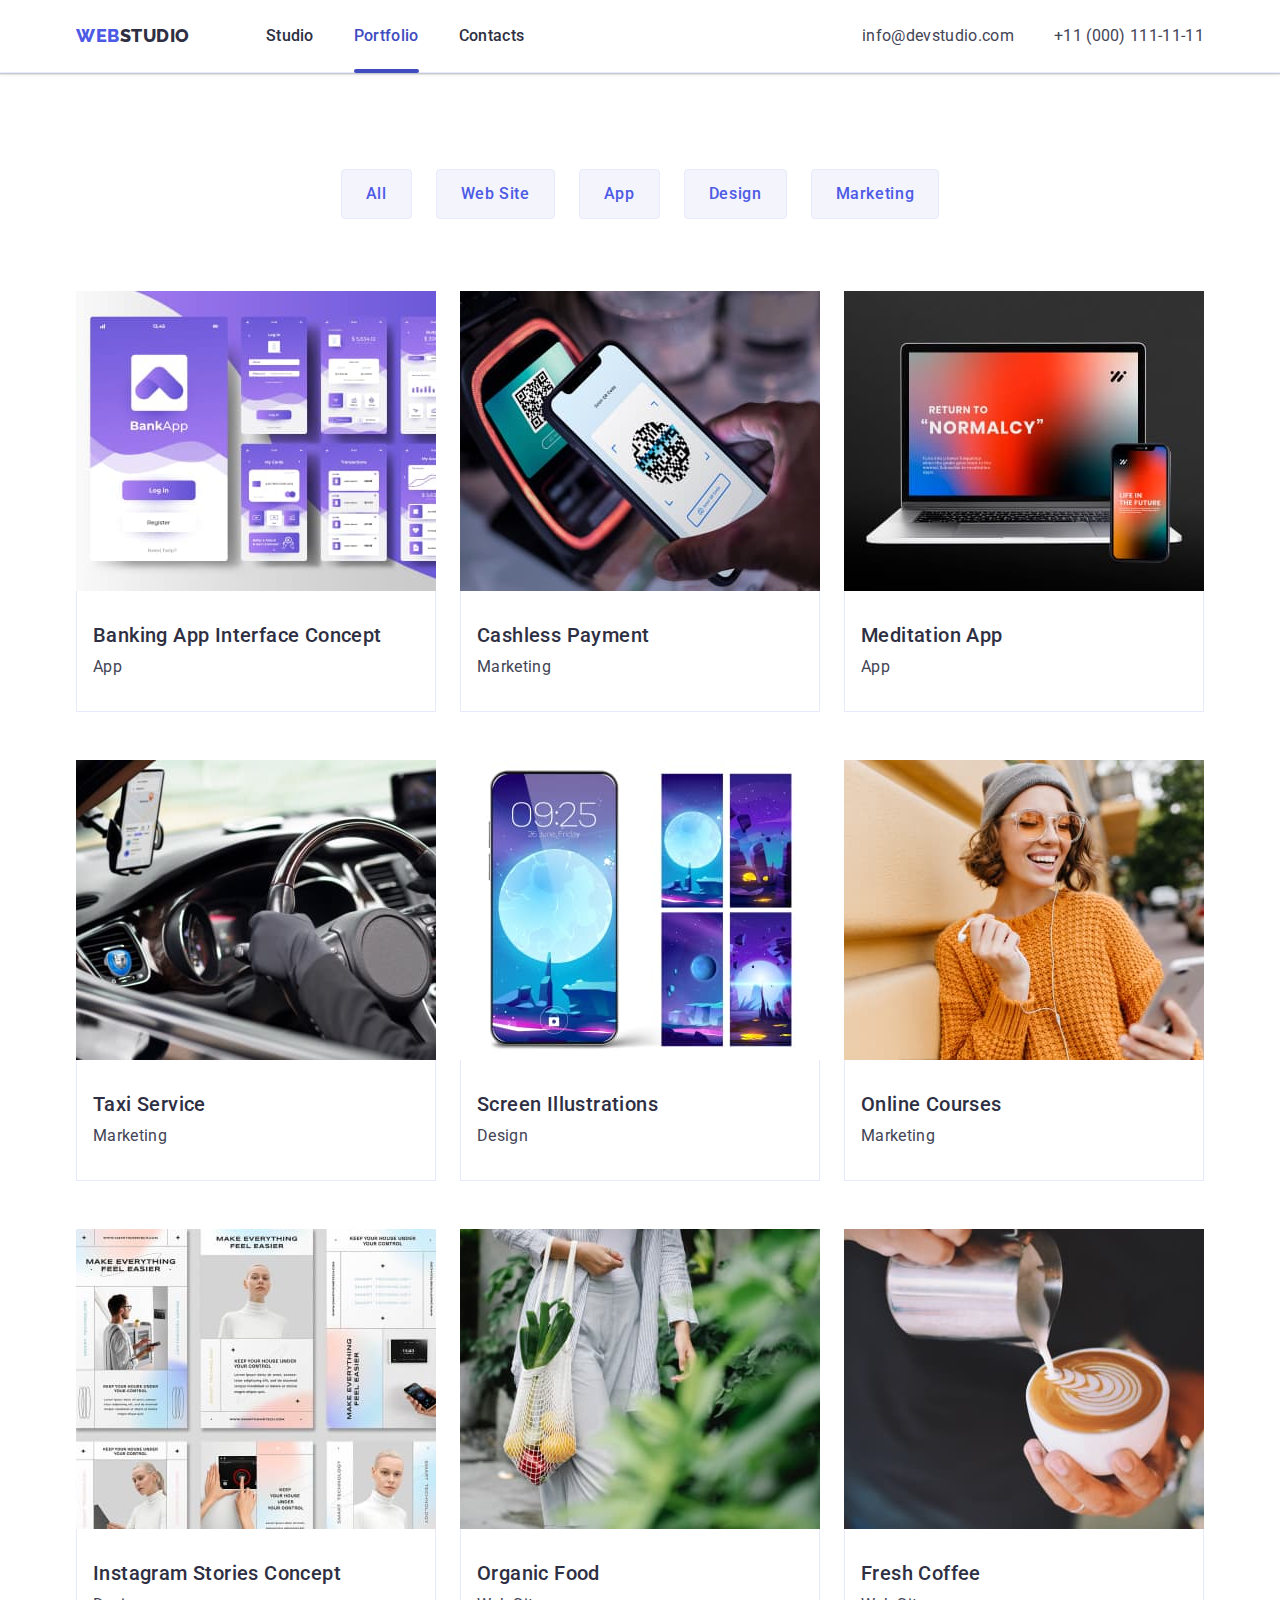
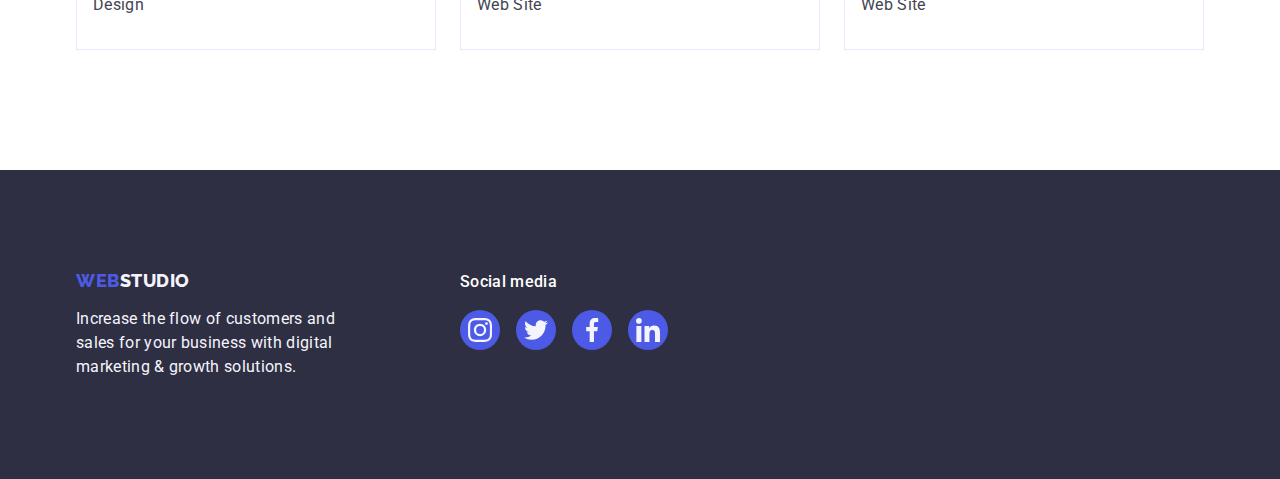
==== portfolio.html @ ec424d42 "Initial commit" ====
<!DOCTYPE html>
<html lang="en">
	<head>
		<meta charset="UTF-8" />
		<meta
			http-equiv="X-UA-Compatible"
			content="IE=edge" />
		<meta
			name="viewport"
			content="width=device-width, initial-scale=1.0" />
		<link
			rel="preconnect"
			href="https://fonts.googleapis.com" />
		<link
			rel="preconnect"
			href="https://fonts.gstatic.com"
			crossorigin />
		<link
			href="https://fonts.googleapis.com/css2?family=Raleway:wght@800&family=Roboto:wght@400;500;700;900&display=swap"
			rel="stylesheet" />
		<link
			rel="stylesheet"
			href="https://cdnjs.cloudflare.com/ajax/libs/modern-normalize/2.0.0/modern-normalize.min.css" />
		<link
			rel="stylesheet"
			href="./css/styles.css" />
		<title>Portfolio</title>
	</head>
	<body>
		<header class="header">
			<div class="container">
				<nav class="nav">
					<a
						href="./index.html"
						class="logo link header__link"
						>Web<span class="logo__end">Studio</span></a
					>
					<ul class="menu list">
						<li>
							<a
								class="link header__link"
								href="./index.html"
								>Studio</a
							>
						</li>
						<li>
							<a
								class="link header__link active__link"
								href="./portfolio.html"
								>Portfolio</a
							>
						</li>
						<li>
							<a
								class="link header__link"
								href=""
								>Contacts</a
							>
						</li>
					</ul>
				</nav>
				<address class="contacts">
					<ul class="list">
						<li>
							<a
								class="link header__link"
								href="mailto:info@devstudio.com"
								>info@devstudio.com</a
							>
						</li>
						<li>
							<a
								class="link header__link"
								href="tel:+110001111111"
								>+11 (000) 111-11-11</a
							>
						</li>
					</ul>
				</address>
			</div>
		</header>
		<main>
			<section class="portfolio">
				<div class="container">
					<h1 class="visually-hidden">Projects</h1>
					<ul class="list portfolio__nav">
						<li>
							<button
								class="btn portfolio__btn"
								type="button">
								All
							</button>
						</li>
						<li>
							<button
								class="btn portfolio__btn"
								type="button">
								Web Site
							</button>
						</li>
						<li>
							<button
								class="btn portfolio__btn"
								type="button">
								App
							</button>
						</li>
						<li>
							<button
								class="btn portfolio__btn"
								type="button">
								Design
							</button>
						</li>
						<li>
							<button
								class="btn portfolio__btn"
								type="button">
								Marketing
							</button>
						</li>
					</ul>
					<ul class="list portfolio__list">
						<li class="portfolio__projects">
							<a
								href=""
								class="link portfolio__link">
								<div class="portfolio__thumb">
									<img
										width="360"
										src="./images/banking.jpg"
										alt="Banking App Logo" />
									<p class="portfolio__overlay">
										14 Stylish and User-Friendly App Design
										Concepts · Task Manager App · Calorie
										Tracker App · Exotic Fruit Ecommerce App
										· Cloud Storage App
									</p>
								</div>
								<div class="portfolio__descr">
									<h2 class="subtitle">
										Banking App Interface Concept
									</h2>
									<p class="descr">App</p>
								</div>
							</a>
						</li>
						<li class="portfolio__projects">
							<a
								href=""
								class="link portfolio__link">
								<div class="portfolio__thumb">
									<img
										width="360"
										src="./images/cashless.jpg"
										alt="Cashless Payment Logo" />
									<p class="portfolio__overlay">
										14 Stylish and User-Friendly App Design
										Concepts · Task Manager App · Calorie
										Tracker App · Exotic Fruit Ecommerce App
										· Cloud Storage App
									</p>
								</div>
								<div class="portfolio__descr">
									<h2 class="subtitle">Cashless Payment</h2>
									<p class="descr">Marketing</p>
								</div>
							</a>
						</li>
						<li class="portfolio__projects">
							<a
								href=""
								class="link portfolio__link">
								<div class="portfolio__thumb">
									<img
										width="360"
										src="./images/meditation.jpg"
										alt="Meditation App Logo" />
									<p class="portfolio__overlay">
										14 Stylish and User-Friendly App Design
										Concepts · Task Manager App · Calorie
										Tracker App · Exotic Fruit Ecommerce App
										· Cloud Storage App
									</p>
								</div>
								<div class="portfolio__descr">
									<h2 class="subtitle">Meditation App</h2>
									<p class="descr">App</p>
								</div>
							</a>
						</li>
						<li class="portfolio__projects">
							<a
								href=""
								class="link portfolio__link">
								<div class="portfolio__thumb">
									<img
										width="360"
										src="./images/taxi.jpg"
										alt="Taxi Service Logo" />
									<p class="portfolio__overlay">
										14 Stylish and User-Friendly App Design
										Concepts · Task Manager App · Calorie
										Tracker App · Exotic Fruit Ecommerce App
										· Cloud Storage App
									</p>
								</div>
								<div class="portfolio__descr">
									<h2 class="subtitle">Taxi Service</h2>
									<p class="descr">Marketing</p>
								</div>
							</a>
						</li>
						<li class="portfolio__projects">
							<a
								href=""
								class="link portfolio__link">
								<div class="portfolio__thumb">
									<img
										width="360"
										src="./images/screen.jpg"
										alt="Screen Illustrations Logo" />
									<p class="portfolio__overlay">
										14 Stylish and User-Friendly App Design
										Concepts · Task Manager App · Calorie
										Tracker App · Exotic Fruit Ecommerce App
										· Cloud Storage App
									</p>
								</div>
								<div class="portfolio__descr">
									<h2 class="subtitle">
										Screen Illustrations
									</h2>
									<p class="descr">Design</p>
								</div>
							</a>
						</li>
						<li class="portfolio__projects">
							<a
								href=""
								class="link portfolio__link">
								<div class="portfolio__thumb">
									<img
										width="360"
										src="./images/online.jpg"
										alt="Online Courses Logo" />
									<p class="portfolio__overlay">
										14 Stylish and User-Friendly App Design
										Concepts · Task Manager App · Calorie
										Tracker App · Exotic Fruit Ecommerce App
										· Cloud Storage App
									</p>
								</div>
								<div class="portfolio__descr">
									<h2 class="subtitle">Online Courses</h2>
									<p class="descr">Marketing</p>
								</div>
							</a>
						</li>
						<li class="portfolio__projects">
							<a
								href=""
								class="link portfolio__link">
								<div class="portfolio__thumb">
									<img
										width="360"
										src="./images/instagram.jpg"
										alt="Instagram Stories Concept" />
									<p class="portfolio__overlay">
										14 Stylish and User-Friendly App Design
										Concepts · Task Manager App · Calorie
										Tracker App · Exotic Fruit Ecommerce App
										· Cloud Storage App
									</p>
								</div>
								<div class="portfolio__descr">
									<h2 class="subtitle">
										Instagram Stories Concept
									</h2>
									<p class="descr">Design</p>
								</div>
							</a>
						</li>
						<li class="portfolio__projects">
							<a
								href=""
								class="link portfolio__link">
								<div class="portfolio__thumb">
									<img
										width="360"
										src="./images/food.jpg"
										alt="Organic Food Logo" />
									<p class="portfolio__overlay">
										14 Stylish and User-Friendly App Design
										Concepts · Task Manager App · Calorie
										Tracker App · Exotic Fruit Ecommerce App
										· Cloud Storage App
									</p>
								</div>
								<div class="portfolio__descr">
									<h2 class="subtitle">Organic Food</h2>
									<p class="descr">Web Site</p>
								</div>
							</a>
						</li>
						<li class="portfolio__projects">
							<a
								href=""
								class="link portfolio__link">
								<div class="portfolio__thumb">
									<img
										width="360"
										src="./images/coffee.jpg"
										alt="Fresh Coffee Logo" />
									<p class="portfolio__overlay">
										14 Stylish and User-Friendly App Design
										Concepts · Task Manager App · Calorie
										Tracker App · Exotic Fruit Ecommerce App
										· Cloud Storage App
									</p>
								</div>
								<div class="portfolio__descr">
									<h2 class="subtitle">Fresh Coffee</h2>
									<p class="descr">Web Site</p>
								</div>
							</a>
						</li>
					</ul>
				</div>
			</section>
		</main>
		<footer class="footer">
			<div class="container">
				<div class="mr-120">
					<a
						href="./index.html"
						class="logo link"
						>Web<span class="logo__footer">Studio</span></a
					>
					<p class="footer__descr">
						Increase the flow of customers and sales for your
						business with digital marketing & growth solutions.
					</p>
				</div>
				<div>
					<p class="footer__title">Social media</p>
					<ul class="list icons__list footer__icons">
						<li class="icons__item">
							<a
								href=""
								class="footer__link link">
								<svg
									width="24"
									height="24"
									class="footer__icon">
									<use
										href="./images/icons.svg#icon-instagram"></use>
								</svg>
							</a>
						</li>
						<li class="icons__item">
							<a
								href=""
								class="footer__link link">
								<svg
									width="24"
									height="24"
									class="footer__icon">
									<use
										href="./images/icons.svg#icon-twitter"></use>
								</svg>
							</a>
						</li>
						<li class="icons__item">
							<a
								href=""
								class="footer__link link">
								<svg
									width="24"
									height="24"
									class="footer__icon">
									<use
										href="./images/icons.svg#icon-facebook"></use>
								</svg>
							</a>
						</li>
						<li class="icons__item">
							<a
								href=""
								class="footer__link link">
								<svg
									width="24"
									height="24"
									class="footer__icon">
									<use
										href="./images/icons.svg#icon-linkedin"></use>
								</svg>
							</a>
						</li>
					</ul>
				</div>
			</div>
		</footer>
	</body>
</html>
---- css/styles.css ----
/** ------- Variables ------------ */

:root {
	--color-accent: #4d5ae5;
	--accent-dark: #2e2f42;
	--color-text: #434455;
	--main-font: "Roboto", sans-serif;
	--header-font: "Raleway", sans-serif;
	--color-hover: #404bbf;
	--light-gray: #f4f4fd;
	--light-accent: #e7e9fc;
	--default-white: #ffffff;
	--light-slate: #8e8f99;
	--green-hover: #31d0aa;
	--animation-func: cubic-bezier(0.4, 0, 0.2, 1);
	--backdrop-bg: rgba(46, 47, 66, 0.4);
	--modal-bg: #fcfcfc;
}

/** --------- Default styles -------- */

body {
	font-family: var(--main-font);
	color: var(--color-text);
	background-color: var(--default-white);
}

p,
h1,
h2,
h3,
h4,
h5,
h6,
ul,
li {
	margin: 0;
	padding: 0;
}

img {
	display: block;
	max-width: 100%;
}

/** ------ Technical classes ------ */

.visually-hidden {
	position: absolute;
	width: 1px;
	height: 1px;
	margin: -1px;
	border: 0;
	padding: 0;
	white-space: nowrap;
	clip-path: inset(100%);
	clip: rect(0 0 0 0);
	overflow: hidden;
}

.container {
	max-width: 1158px;
	padding: 0 15px;
	margin: 0 auto;
}

.section {
	padding: 120px 0;
}

.list {
	list-style: none;
}

.btn {
	border-radius: 4px;
	border: none;
	cursor: pointer;
	font-family: inherit;
	font-weight: 500;
	transition: background-color 250ms var(--animation-func);
}

.btn:hover,
.btn:focus {
	background-color: var(--color-hover);
}

.link {
	color: var(--accent-dark);
	text-decoration: none;
	transition: color 250ms var(--animation-func);
	position: relative;
}
.link:hover,
.link:focus {
	color: var(--color-hover);
}

.title {
	text-align: center;
	color: var(--accent-dark);
	text-transform: capitalize;
	font-size: 36px;
	line-height: 1.11;
	letter-spacing: 0.02em;
	margin-bottom: 72px;
}

.subtitle {
	font-weight: 500;
	font-size: 20px;
	line-height: 1.2;
	letter-spacing: 0.02em;
	color: var(--accent-dark);
	margin-bottom: 8px;
}

.descr {
	font-size: 16px;
	line-height: 1.5;
	letter-spacing: 0.02em;
	color: var(--color-text);
}

.active__link {
	color: var(--color-hover);
}

.active__link::after {
	content: "";
	display: block;
	height: 4px;
	width: 100%;
	background-color: var(--color-hover);
	border-radius: 2px;
	position: absolute;
	bottom: -1px;
}

/** --------- Icons ----------  */
.icons__list {
	display: flex;
	justify-content: center;
	align-items: center;
	gap: 24px;
}

.icons__item {
	width: 40px;
	height: 40px;
}

.icons__link {
	width: 100%;
	height: 100%;
	display: flex;
	justify-content: center;
	align-items: center;
	border-radius: 50%;
	background-color: var(--color-accent);
	transition: background-color 250ms var(--animation-func);
}

.icons__link:hover,
.icons__link:focus {
	background-color: var(--color-hover);
}

/*! -------- Header --------- */

.header {
	border-bottom: 1px solid var(--light-accent);
	box-shadow: 0px 2px 1px rgba(46, 47, 66, 0.08),
		0px 1px 1px rgba(46, 47, 66, 0.16), 0px 1px 6px rgba(46, 47, 66, 0.08);
}

.header__link {
	padding: 24px 0;
}

.header > .container {
	display: flex;
	align-items: center;
}

.logo {
	font-family: var(--header-font);
	font-weight: 800;
	font-size: 18px;
	line-height: 1.17;
	letter-spacing: 0.03em;
	text-transform: uppercase;
	color: var(--color-accent);
	display: block;
	margin-right: 76px;
}

.logo__end {
	color: var(--accent-dark);
}

.nav {
	display: flex;
	align-items: center;
}

.menu {
	display: flex;
	gap: 40px;
}

.menu a {
	font-weight: 500;
	font-size: 16px;
	line-height: 1.5;
	letter-spacing: 0.02em;
	display: block;
}

.contacts {
	font-style: normal;
	margin-left: auto;
}

.contacts ul {
	display: flex;
	gap: 40px;
}

.contacts a {
	color: inherit;
	font-size: 16px;
	line-height: 1.5;
	letter-spacing: 0.02em;
	text-decoration: none;
	display: block;
}

/*! ------ Hero -------- */

.hero {
	background-color: var(--accent-dark);
	background-image: linear-gradient(
			rgba(46, 47, 66, 0.7),
			rgba(46, 47, 66, 0.7)
		),
		url(../images/hero-bg.jpg);
	background-position: center;
	background-repeat: no-repeat;
	background-size: cover;
	max-width: 1440px;
	margin: 0 auto;
	padding: 188px 0;
}

.hero__title {
	font-size: 56px;
	line-height: 1.07;
	letter-spacing: 0.02em;
	color: var(--default-white);
	margin: 0 auto;
	max-width: 496px;
}

.hero__btn {
	font-family: inherit;
	font-size: 16px;
	line-height: 1.5;
	letter-spacing: 0.04em;
	color: var(--default-white);
	background: var(--color-accent);
	box-shadow: 0px 4px 4px rgba(0, 0, 0, 0.15);
	min-width: 169px;
	height: 56px;
	margin: 48px auto 0 auto;
	display: block;
}

.cards__list {
	display: flex;
	gap: 24px;
}

/*!----------- Benefits ----------  */
.benefits__item {
	flex-basis: calc((100% - 24px) / 4);
}

.benefits__wrapper {
	width: 264px;
	height: 112px;
	background-color: var(--light-gray);
	display: flex;
	justify-content: center;
	align-items: center;
	margin-bottom: 8px;
	border-radius: 4px;
}

.benefits__title {
	font-weight: 500;
	font-size: 20px;
	line-height: 1.2;
	letter-spacing: 0.02em;
	color: var(--accent-dark);
	margin-bottom: 8px;
}

.benefits__dscr {
	font-size: 16px;
	line-height: 1.5;
	letter-spacing: 0.02em;
	color: var(--color-text);
}

/*! -------- About --------- */

.about {
	padding-top: 0;
}

.about__item {
	flex-basis: calc((100% - 24px) / 3);
}

/*! ----------- Team ---------- */

.team {
	background: var(--light-gray);
}

.card__descr {
	padding: 32px 16px;
}

.team__text {
	text-align: center;
	margin-bottom: 8px;
}

.team__person {
	background: var(--default-white);
	box-shadow: 0px 1px 6px rgba(46, 47, 66, 0.08),
		0px 1px 1px rgba(46, 47, 66, 0.16), 0px 2px 1px rgba(46, 47, 66, 0.08);
	border-radius: 0px 0px 4px 4px;
	flex-basis: calc((100% - 24px) / 4);
}

.team__icon {
	fill: var(--light-gray);
}

/*! ---------- Costumers ------  */

.costumers__list {
	display: flex;
	justify-content: center;
	align-items: center;
	gap: 24px;
}

.costumers__item {
	width: 168px;
	height: 88px;
}

.costumers__link {
	width: 100%;
	height: 100%;
	display: flex;
	align-items: center;
	justify-content: center;
	border: 1px solid var(--light-slate);
	border-radius: 4px;
	color: var(--light-slate);
	transition: color 250ms var(--animation-func),
		border-color 250ms var(--animation-func);
}

.costumers__icon {
	fill: currentColor;
}

.costumers__link:hover,
.costumers__link:focus {
	color: var(--color-hover);
	border-color: var(--color-hover);
}

/*! --------- Footer ---------  */

.footer {
	background: var(--accent-dark);
	padding: 100px 0;
}

.footer > .container {
	display: flex;
	align-items: baseline;
}

.mr-120 {
	margin-right: 120px;
}

.footer .logo {
	display: inline-block;
	margin-bottom: 16px;
	padding: 0;
	margin-right: 0;
}

.logo__footer {
	color: var(--light-gray);
}

.footer__descr {
	font-size: 16px;
	line-height: 1.5;
	letter-spacing: 0.02em;
	color: var(--light-gray);
	width: 264px;
}

.footer__title {
	color: var(--default-white);
	font-weight: 500;
	font-size: 16px;
	line-height: 1.5;
	letter-spacing: 0.02em;
	margin-bottom: 16px;
}

.footer__icon {
	fill: var(--light-gray);
}

.footer__icons {
	gap: 16px;
}

.footer__link {
	width: 100%;
	height: 100%;
	display: flex;
	justify-content: center;
	align-items: center;
	border-radius: 50%;
	background-color: var(--color-accent);
	transition: background-color 250ms var(--animation-func);
}

.footer__link:hover,
.footer__link:focus {
	background-color: var(--green-hover);
}

/*? ---------- Portfolio page ---------  */

.portfolio {
	padding: 96px 0 120px;
}

.portfolio__nav {
	display: flex;
	justify-content: center;
	gap: 24px;
	margin-bottom: 72px;
}

.portfolio__btn {
	background: var(--light-gray);
	border: 1px solid var(--light-accent);
	font-size: 16px;
	line-height: 1.5;
	letter-spacing: 0.04em;
	color: var(--color-accent);
	padding: 12px 24px;
	transition: color 250ms var(--animation-func),
		border-color 250ms var(--animation-func),
		box-shadow 250ms var(--animation-func),
		background-color 250ms var(--animation-func);
}

.portfolio__btn:hover,
.portfolio__btn:focus {
	color: var(--default-white);
	border-color: transparent;
	box-shadow: 0px 3px 1px rgba(0, 0, 0, 0.1), 0px 2px 1px rgba(0, 0, 0, 0.08),
		0px 2px 2px rgba(0, 0, 0, 0.12);
}

.portfolio__list {
	display: flex;
	flex-wrap: wrap;
	column-gap: 24px;
	justify-content: center;
	row-gap: 48px;
}

.portfolio__projects {
	flex-basis: calc((100% - 48px) / 3);
}

.portfolio__link {
	display: block;
	transition: box-shadow 250ms var(--animation-func);
}

.portfolio__link:hover,
.portfolio__link:focus {
	box-shadow: 0px 1px 6px rgba(46, 47, 66, 0.08),
		0px 1px 1px rgba(46, 47, 66, 0.16), 0px 2px 1px rgba(46, 47, 66, 0.08);
}

.portfolio__link:hover .portfolio__overlay,
.portfolio__link:focus .portfolio__overlay {
	transform: translate(0);
}

.portfolio__descr {
	padding: 32px 16px;
	border: 1px solid var(--light-accent);
	border-top: none;
}

.portfolio__thumb {
	position: relative;
	overflow: hidden;
}

.portfolio__overlay {
	position: absolute;
	top: 0;
	left: 0;
	background-color: var(--color-accent);
	width: 100%;
	height: 100%;
	font-size: 16px;
	line-height: 1.5;
	letter-spacing: 0.02em;
	color: var(--light-gray);
	padding: 40px 32px;
	transform: translateY(100%);
	transition: transform 250ms var(--animation-func);
}

/** -------------- Modal ------------ */

.modal {
	width: 408px;
	min-height: 584px;
	background-color: var(--modal-bg);
	box-shadow: 0px 1px 1px rgba(0, 0, 0, 0.14), 0px 1px 3px rgba(0, 0, 0, 0.12),
		0px 2px 1px rgba(0, 0, 0, 0.2);
	border-radius: 4px;
	position: absolute;
	top: 50%;
	left: 50%;
	transform: translate(-50%, -50%);
	transition: transform 250ms var(--animation-func);
}

.backdrop {
	width: 100%;
	height: 100%;
	top: 0;
	position: fixed;
	background: var(--backdrop-bg);
	transition: opacity 250ms var(--animation-func),
		visibility 250ms var(--animation-func);
}

.modal-btn {
	width: 24px;
	height: 24px;
	padding: 0;
	border: 1px solid rgba(0, 0, 0, 0.1);
	background-color: var(--light-accent);
	border-radius: 50%;
	display: flex;
	justify-content: center;
	align-items: center;
	position: absolute;
	top: 24px;
	right: 24px;
	color: var(--accent-dark);
	fill: currentColor;
	transition: background-color 250ms var(--animation-func),
		border 250ms var(--animation-func);
}

.modal-btn > svg {
	transition: fill 250ms var(--animation-func);
}

.modal-btn:hover,
.modal-btn:focus {
	color: var(--default-white);
	border: none;
}

.is-hidden {
	opacity: 0;
	visibility: hidden;
	pointer-events: none;
}

.backdrop.is-hidden .modal {
	transform: translate(-50%, -50%) scaleY(3);
}
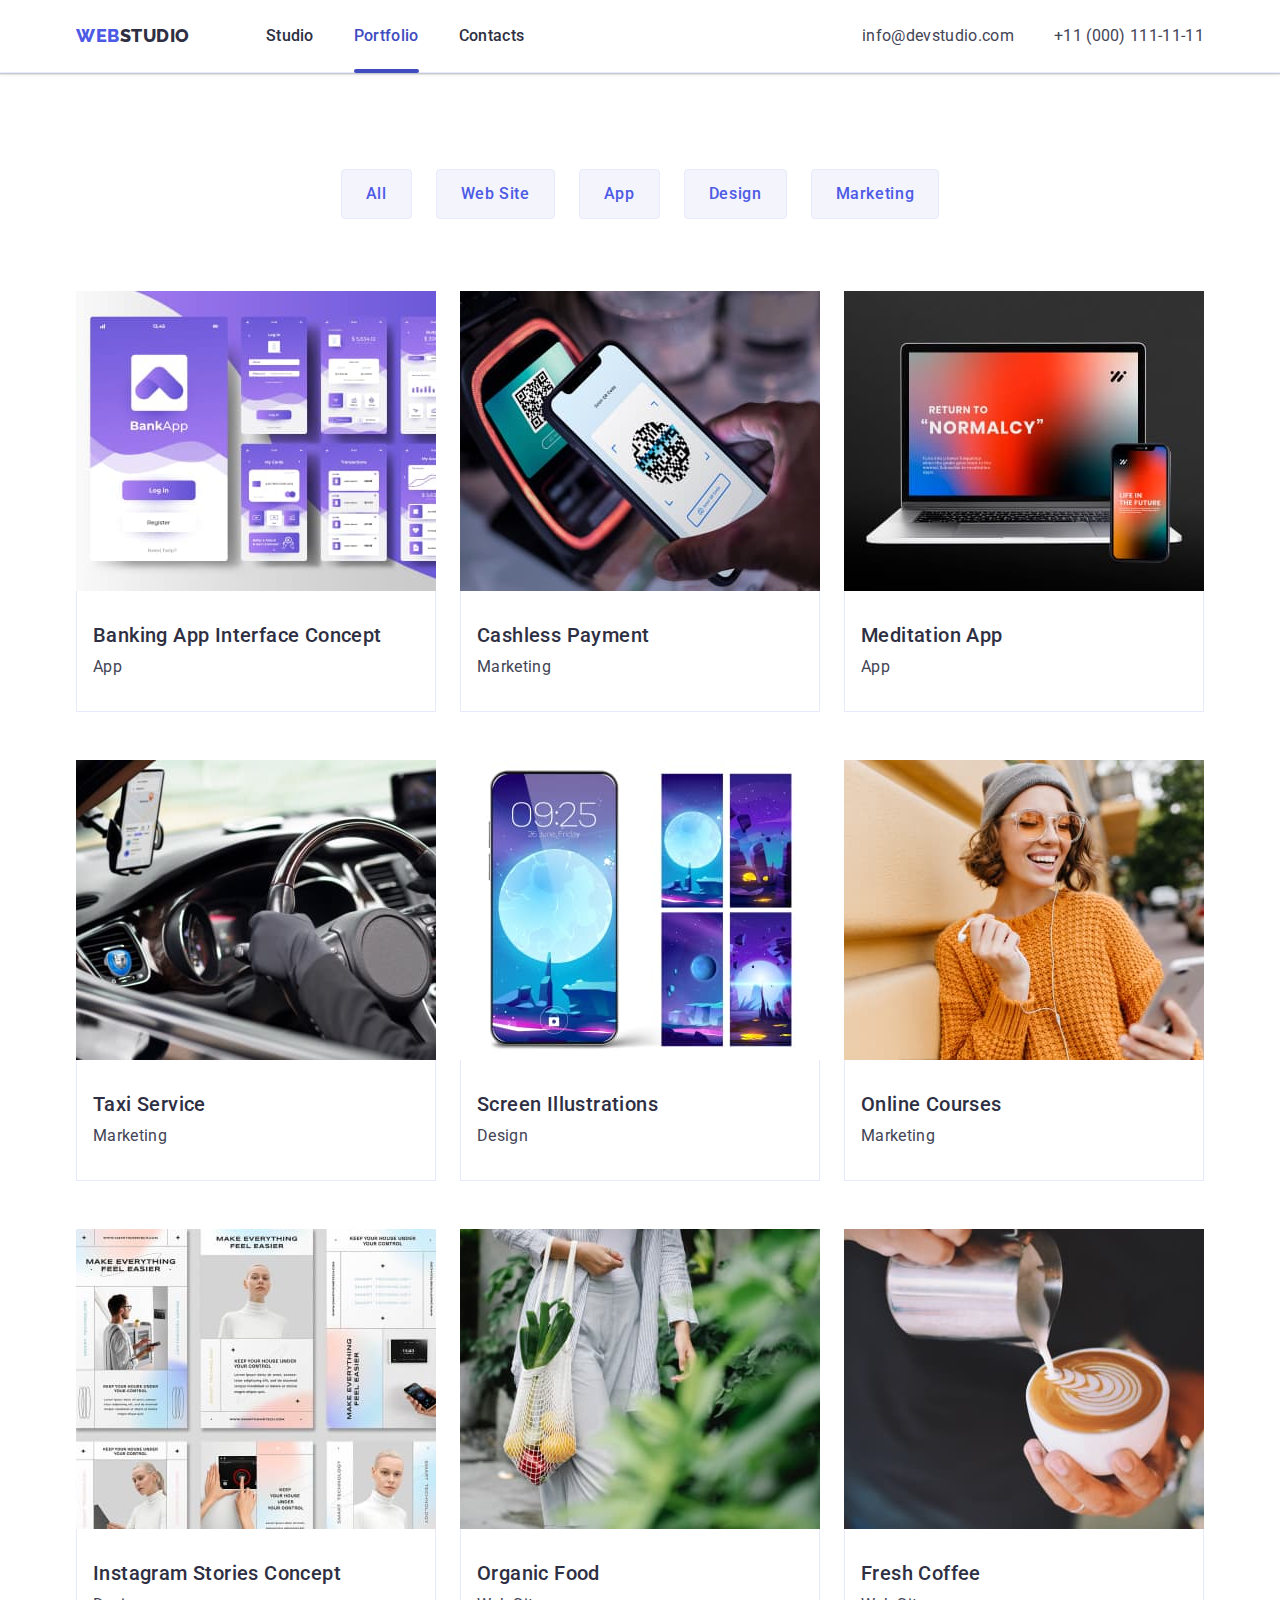
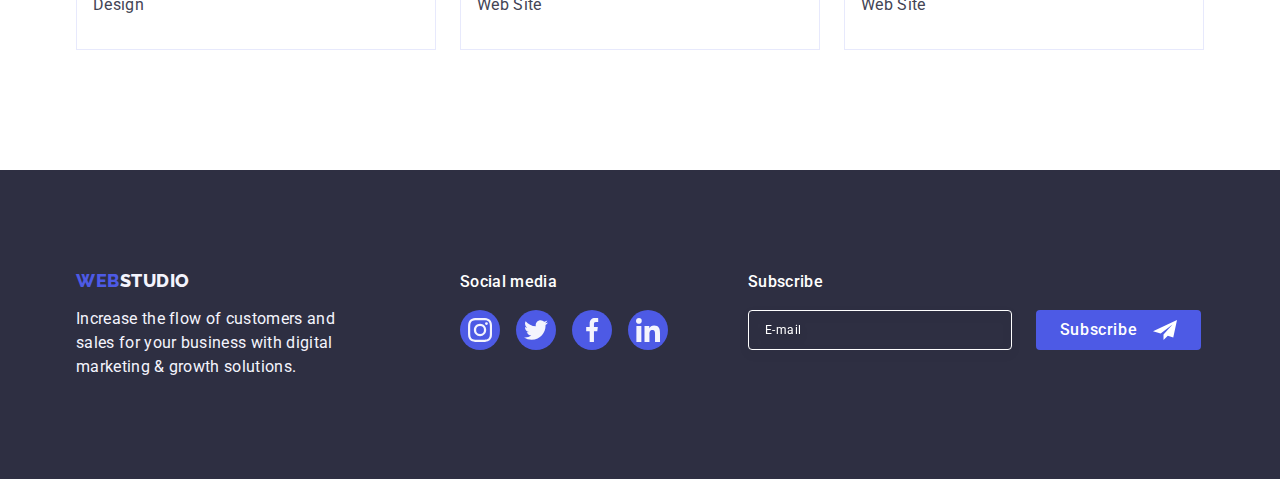
==== commit 47494db0: "made footer form" ====
--- a/portfolio.html
+++ b/portfolio.html
@@ -342,7 +342,7 @@
 						business with digital marketing & growth solutions.
 					</p>
 				</div>
-				<div>
+				<div class="footer__social">
 					<p class="footer__title">Social media</p>
 					<ul class="list icons__list footer__icons">
 						<li class="icons__item">
@@ -399,6 +399,30 @@
 						</li>
 					</ul>
 				</div>
+				<div class="footer__form-wrapper">
+					<p class="footer__form-title">Subscribe</p>
+					<form class="footer__form">
+						<label>
+							<input
+								type="email"
+								placeholder="E-mail"
+								required
+								name="email"
+								class="footer__form-input" />
+						</label>
+						<button
+							type="submit"
+							class="btn footer__form-btn">
+							Subscribe
+							<svg
+								class="footer__btn-icon"
+								width="24"
+								height="24">
+								<use href="./images/icons.svg#icon-plane"></use>
+							</svg>
+						</button>
+					</form>
+				</div>
 			</div>
 		</footer>
 	</body>
--- a/css/styles.css
+++ b/css/styles.css
@@ -400,6 +400,10 @@
 	align-items: baseline;
 }
 
+.footer__social {
+	margin-right: 80px;
+}
+
 .mr-120 {
 	margin-right: 120px;
 }
@@ -454,6 +458,56 @@
 .footer__link:hover,
 .footer__link:focus {
 	background-color: var(--green-hover);
+}
+
+.footer__form {
+	display: flex;
+	gap: 24px;
+}
+
+.footer__form-title {
+	font-weight: 500;
+	font-size: 16px;
+	line-height: 1.5;
+	letter-spacing: 0.02em;
+	color: var(--default-white);
+	margin-bottom: 16px;
+}
+
+.footer__form-input {
+	width: 264px;
+	height: 40px;
+	border: 1px solid var(--default-white);
+	background: transparent;
+	font-size: 12px;
+	line-height: 1.5;
+	letter-spacing: 0.04em;
+	padding-left: 16px;
+	filter: drop-shadow(0px 4px 4px rgba(0, 0, 0, 0.15));
+	border-radius: 4px;
+	color: var(--default-white);
+}
+
+.footer__form-input::placeholder {
+	color: var(--default-white);
+}
+
+.footer__form-btn {
+	min-width: 165px;
+	height: 40px;
+	display: flex;
+	justify-content: center;
+	align-items: center;
+	font-size: 16px;
+	line-height: 1.5;
+	letter-spacing: 0.04em;
+	color: var(--default-white);
+	background-color: var(--color-accent);
+}
+
+.footer__btn-icon {
+	margin-left: 16px;
+	fill: currentColor;
 }
 
 /*? ---------- Portfolio page ---------  */
@@ -551,6 +605,7 @@
 .modal {
 	width: 408px;
 	min-height: 584px;
+	padding: 72px 24px 24px;
 	background-color: var(--modal-bg);
 	box-shadow: 0px 1px 1px rgba(0, 0, 0, 0.14), 0px 1px 3px rgba(0, 0, 0, 0.12),
 		0px 2px 1px rgba(0, 0, 0, 0.2);
@@ -610,3 +665,136 @@
 .backdrop.is-hidden .modal {
 	transform: translate(-50%, -50%) scaleY(3);
 }
+
+.form__header {
+	font-weight: 500;
+	font-size: 16px;
+	line-height: 1.5;
+	text-align: center;
+	letter-spacing: 0.02em;
+	color: var(--accent-dark);
+	margin-bottom: 16px;
+}
+
+.form__label {
+	font-size: 12px;
+	line-height: 1.17;
+	letter-spacing: 0.04em;
+	color: var(--light-slate);
+	display: block;
+	margin-bottom: 4px;
+	cursor: pointer;
+}
+
+.form__wrapper {
+	margin-bottom: 8px;
+}
+
+.input__wrapper {
+	position: relative;
+}
+
+.form__input {
+	width: 100%;
+	height: 40px;
+	outline: transparent;
+	border: 1px solid rgba(46, 47, 66, 0.4);
+	border-radius: 4px;
+	padding-left: 38px;
+	transition: border-color 250ms var(--animation-func);
+	cursor: pointer;
+	background-color: transparent;
+}
+
+.form__icon {
+	position: absolute;
+	top: 50%;
+	transform: translateY(-50%);
+	left: 16px;
+	transition: fill 250ms var(--animation-func);
+}
+
+.form__input:focus,
+.form__textarea:focus {
+	border-color: var(--color-accent);
+}
+
+.form__input:focus + .form__icon {
+	fill: var(--color-accent);
+	filter: drop-shadow(0px 4px 4px rgba(0, 0, 0, 0.25));
+}
+
+.textarea__wrapper {
+	margin-bottom: 16px;
+}
+
+.form__textarea {
+	width: 100%;
+	height: 120px;
+	resize: none;
+	border: 1px solid rgba(46, 47, 66, 0.4);
+	border-radius: 4px;
+	outline: transparent;
+	transition: border-color 250ms var(--animation-func);
+	padding: 8px 16px;
+	cursor: pointer;
+	font-size: 12px;
+	line-height: 1.17;
+	letter-spacing: 0.04em;
+	color: rgba(46, 47, 66, 0.4);
+	background-color: transparent;
+}
+
+.form__textarea::placeholder {
+	font-size: 12px;
+	line-height: 1.17;
+	letter-spacing: 0.04em;
+	color: rgba(46, 47, 66, 0.4);
+}
+
+.checkbox__wrapper {
+	margin-bottom: 24px;
+}
+
+.policy__label {
+	margin: 0;
+}
+
+.privacy__link {
+	color: var(--color-accent);
+}
+
+.checkbox {
+	width: 16px;
+	height: 16px;
+	border: 1px solid rgba(46, 47, 66, 0.4);
+	border-radius: 2px;
+	display: inline-flex;
+	margin-right: 8px;
+	outline: transparent;
+	transition: background-color 250ms cubic-bezier(0.4, 0, 0.2, 1),
+		border 250ms cubic-bezier(0.4, 0, 0.2, 1),
+		fill 250ms cubic-bezier(0.4, 0, 0.2, 1);
+	justify-content: center;
+	align-items: center;
+	fill: transparent;
+}
+
+.input__policy:checked + .policy__label .checkbox {
+	background-color: var(--color-hover);
+	fill: var(--light-gray);
+	border: none;
+}
+
+.form__btn {
+	display: block;
+	margin: 0 auto;
+	background-color: var(--color-accent);
+	min-width: 169px;
+	height: 56px;
+	box-shadow: 0px 4px 4px rgba(0, 0, 0, 0.15);
+	border-radius: 4px;
+	color: var(--default-white);
+	line-height: 1.5;
+	letter-spacing: 0.04em;
+}
